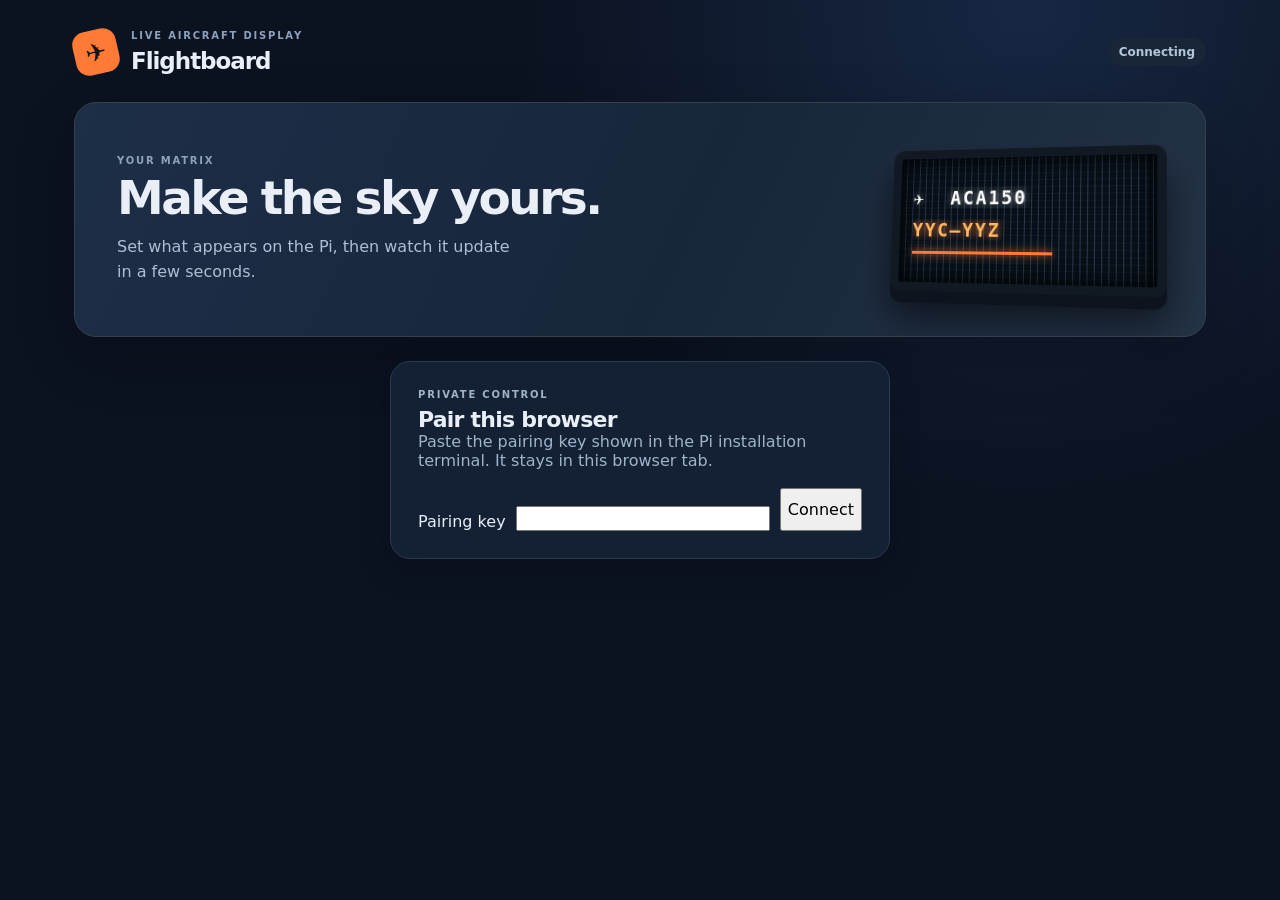
==== index.html @ 4662557d "Package Flightboard for repeatable Pi installation" ====
<!doctype html>
<html lang="en">
<head>
  <meta charset="utf-8">
  <meta name="viewport" content="width=device-width, initial-scale=1">
  <meta name="theme-color" content="#0b1220">
  <title>Flightboard · Control</title>
  <link rel="stylesheet" href="/app.css">
  <script src="/app.js" defer></script>
</head>
<body>
  <main class="shell">
    <header class="header">
      <div class="brand-mark" aria-hidden="true">✈</div>
      <div><p class="eyebrow">LIVE AIRCRAFT DISPLAY</p><h1>Flightboard</h1></div>
      <span class="connection" id="connection">Connecting</span>
    </header>

    <section class="hero" aria-labelledby="hero-title">
      <div><p class="eyebrow">YOUR MATRIX</p><h2 id="hero-title">Make the sky yours.</h2>
        <p>Set what appears on the Pi, then watch it update in a few seconds.</p></div>
      <div class="matrix" aria-hidden="true"><span>✈ &nbsp;ACA150</span><span>YYC–YYZ</span><i></i></div>
    </section>

    <section class="card pairing" id="pairing" aria-labelledby="pairing-title">
      <p class="eyebrow">PRIVATE CONTROL</p><h2 id="pairing-title">Pair this browser</h2>
      <p>Paste the pairing key shown in the Pi installation terminal. It stays in this browser tab.</p>
      <form id="pairing-form"><label for="pairing-key">Pairing key</label><input id="pairing-key" type="password" autocomplete="off" spellcheck="false" required><button type="submit">Connect</button></form>
      <p id="pairing-error" role="alert"></p>
    </section>
    <div class="grid" id="controls" hidden>
      <div class="main-column">
        <section class="card" aria-labelledby="mode-title">
          <div class="card-heading"><span class="step">01</span><div><h2 id="mode-title">What to show</h2><p>Choose nearby planes or follow one flight.</p></div></div>
          <form id="settings-form">
            <div class="mode-grid">
              <label class="mode-option"><input type="radio" name="mode" value="nearby" checked><span><strong>Nearby planes</strong><small>Cycle through aircraft around your location.</small></span></label>
              <label class="mode-option"><input type="radio" name="mode" value="flight"><span><strong>Follow a flight</strong><small>Keep one callsign on screen, with route progress when available.</small></span></label>
            </div>
            <div class="field" id="flight-field"><label for="flight">Flight number or ADS-B callsign</label><input id="flight" name="flight" maxlength="10" placeholder="e.g. ACA150" autocapitalize="characters" spellcheck="false"><p class="hint">Use the callsign shown in Nearby planes for the most reliable match. Flights outside your nearby area can be tracked.</p></div>
            <div class="divider"></div>
            <div class="card-heading compact"><span class="step">02</span><div><h2>Nearby area</h2><p>Used when cycling nearby planes.</p></div></div>
            <div class="field-row"><div class="field"><label for="label">Short label</label><input id="label" name="label" maxlength="8" required></div><div class="field"><label for="radius">Radius · nautical miles</label><input id="radius" name="radius" type="number" min="1" max="250" required></div></div>
            <div class="field-row"><div class="field"><label for="lat">Latitude</label><input id="lat" name="lat" type="number" min="-90" max="90" step="any" required></div><div class="field"><label for="lon">Longitude</label><input id="lon" name="lon" type="number" min="-180" max="180" step="any" required></div></div>
            <div class="field-row"><div class="field"><label for="max_planes">Planes in rotation</label><input id="max_planes" name="max_planes" type="number" min="1" max="5" required></div><div class="field"><label for="rotate">Seconds per screen</label><input id="rotate" name="rotate" type="number" min="8" max="30" required></div></div>
            <div class="divider"></div>
            <div class="card-heading compact"><span class="step">03</span><div><h2>Appearance</h2><p>Text, indicator, and brightness.</p></div></div>
            <div class="color-row"><label>Top line <input id="top_color" name="top_color" type="color"></label><label>Bottom line <input id="bottom_color" name="bottom_color" type="color"></label><label>Indicator <input id="accent_color" name="accent_color" type="color"></label></div>
            <div class="field"><label for="brightness">Day brightness <output id="brightness-value">85%</output></label><input id="brightness" name="brightness" type="range" min="1" max="100"></div>
            <label class="toggle"><input id="icons_enabled" name="icons_enabled" type="checkbox"><span><strong>Show tiny aircraft and airline icons</strong><small>Uses a 7×7 pixel mark beside the flight number.</small></span></label>
            <label class="toggle"><input id="night_enabled" name="night_enabled" type="checkbox"><span><strong>Dim at night</strong><small>Uses the time zone below.</small></span></label>
            <div class="field"><label for="timezone">Time zone</label><input id="timezone" name="timezone" type="text" maxlength="64" placeholder="America/Edmonton" autocomplete="off" spellcheck="false" required><p class="hint">Use an IANA time zone name, such as America/Edmonton or Europe/London.</p></div>
            <div id="night-fields" class="field-row three"><div class="field"><label for="night_start">Start</label><input id="night_start" name="night_start" type="time"></div><div class="field"><label for="night_end">End</label><input id="night_end" name="night_end" type="time"></div><div class="field"><label for="night_brightness">Night %</label><input id="night_brightness" name="night_brightness" type="number" min="1" max="100"></div></div>
            <div class="save-row"><button id="save" type="submit">Save to display <span aria-hidden="true">→</span></button><span id="message" role="status" aria-live="polite"></span></div>
          </form>
        </section>
      </div>
      <aside class="side-column">
        <section class="card live-card" aria-labelledby="live-title"><p class="eyebrow">RIGHT NOW</p><h2 id="live-title">On your display</h2><div class="status-display"><span id="active-title">Starting…</span><small id="active-detail">Waiting for the Pi</small><div id="flight-progress" hidden><progress id="progress-bar" max="100" value="0"></progress><small id="progress-caption"></small></div></div><p id="freshness" class="hint"></p></section>
        <section class="card" aria-labelledby="nearby-title"><p class="eyebrow">AROUND YOUR LOCATION</p><h2 id="nearby-title">Nearby planes</h2><p class="hint">Tap Follow to pin one on the matrix.</p><div id="planes" class="plane-list"><p class="empty">Looking for aircraft…</p></div></section>
        <p class="source-note">Positions: <a href="https://adsb.fi/" target="_blank" rel="noopener noreferrer">adsb.fi</a> · Route data: <a href="https://www.adsbdb.com/" target="_blank" rel="noopener noreferrer">ADSBdb</a><br>Route progress is an estimate from live position and airport coordinates. Settings are private to your Tailscale network.</p>
      </aside>
    </div>
  </main>
</body>
</html>
---- app.css ----
:root{font-family:Inter,ui-sans-serif,system-ui,-apple-system,BlinkMacSystemFont,"Segoe UI",sans-serif;color:#e9eef7;background:#0b1220;font-synthesis:none}*{box-sizing:border-box}body{margin:0;background:radial-gradient(circle at 80% 0%,#172743 0,transparent 38%),#0b1220;min-height:100vh}a{color:#90c4ff}button,input{font:inherit}.shell{max-width:1180px;margin:auto;padding:30px 24px 70px}.header{display:flex;align-items:center;gap:13px;margin-bottom:28px}.brand-mark{display:grid;place-items:center;width:44px;height:44px;border-radius:13px;background:#ff7a35;color:#10141d;font-size:25px;font-weight:800;transform:rotate(-13deg)}h1,h2,p{margin:0}.header h1{font-size:23px;letter-spacing:-.045em}.eyebrow{font-size:10px;letter-spacing:.18em;font-weight:800;color:#8da2bd;margin-bottom:7px}.connection{margin-left:auto;padding:7px 11px;border-radius:99px;background:#192637;color:#b3c7db;font-size:12px;font-weight:700}.connection.online{background:#183c32;color:#8ce3bd}.hero{display:flex;justify-content:space-between;align-items:center;gap:32px;min-height:235px;padding:35px 42px;margin-bottom:24px;border:1px solid #38404b;border-radius:22px;background:linear-gradient(115deg,#1d2e47,#18263b 54%,#233245);box-shadow:0 20px 60px #0003;overflow:hidden}.hero h2{font-size:clamp(28px,4vw,47px);letter-spacing:-.055em;line-height:1.07;margin-bottom:12px}.hero p:not(.eyebrow){max-width:410px;color:#aebfd2;line-height:1.55}.matrix{flex:none;width:280px;height:146px;border:9px solid #111923;border-radius:12px;background:repeating-linear-gradient(0deg,transparent 0 6px,#ffffff08 6px 7px),repeating-linear-gradient(90deg,#071018 0 6px,#ffffff0b 6px 7px);box-shadow:0 12px 0 #0d141e,0 26px 35px #0008,inset 0 0 25px #000;transform:perspective(600px) rotateY(-12deg) rotateX(5deg);padding:24px 14px;color:#fff;font-family:ui-monospace,SFMono-Regular,monospace;font-weight:900;font-size:19px;letter-spacing:2px;text-shadow:0 0 9px #fff8;display:flex;flex-direction:column;justify-content:space-around}.matrix span:nth-child(2){color:#ffbb64;text-shadow:0 0 10px #ff7a35}.matrix i{height:3px;width:63%;background:#ff7a35;box-shadow:0 0 10px #ff7a35}.grid{display:grid;grid-template-columns:minmax(0,1.7fr) minmax(300px,1fr);gap:24px}.side-column{display:flex;flex-direction:column;gap:24px}.card{border:1px solid #2b3b50;background:#142135;border-radius:20px;padding:27px;box-shadow:0 12px 35px #0002}.card h2{font-size:22px;letter-spacing:-.035em}.card-heading{display:flex;align-items:flex-start;gap:15px;margin-bottom:23px}.card-heading p{color:#95a9bf;font-size:13px;margin-top:5px}.card-heading.compact{margin-bottom:19px}.step{display:grid;place-items:center;flex:none;width:32px;height:32px;border:1px solid #49617b;border-radius:10px;color:#96b9e0;font-size:11px;font-weight:800}.mode-grid{display:grid;grid-template-columns:1fr 1fr;gap:10px}.mode-option{display:flex;gap:11px;padding:15px 14px;border:1px solid #38506a;border-radius:13px;background:#17283e;cursor:pointer}.mode-option:has(input:checked){border-color:#ff884d;background:#2d2b36}.mode-option input{accent-color:#ff7a35;margin-top:3px}.mode-option strong,.toggle strong{display:block;font-size:14px}.mode-option small,.toggle small{display:block;color:#9bacbf;line-height:1.4;margin-top:5px}.field{margin-top:17px;min-width:0}.field>label{display:block;font-size:12px;font-weight:700;color:#c6d3e4;margin-bottom:8px}.field input:not([type=range]){width:100%;height:40px;padding:0 12px;border:1px solid #3b5069;border-radius:10px;color:#eef6ff;background:#0e1a2b;outline:none}.field input:focus{border-color:#83b8ef;box-shadow:0 0 0 3px #5ba6f432}.field input[type=range]{width:100%;accent-color:#ff7a35}.field output{float:right;color:#ffb681}.hint{font-size:12px;color:#91a5bc;line-height:1.5;margin-top:8px}.divider{height:1px;background:#2e4055;margin:29px 0 26px}.field-row{display:grid;grid-template-columns:1fr 1fr;gap:13px}.field-row.three{grid-template-columns:repeat(3,1fr)}.color-row{display:grid;grid-template-columns:repeat(3,1fr);gap:10px}.color-row label{display:flex;align-items:center;justify-content:space-between;gap:8px;border:1px solid #354a63;border-radius:10px;padding:7px 9px;font-size:11px;color:#c6d3e4}.color-row input{width:34px;height:27px;border:0;background:none;padding:0;cursor:pointer}.toggle{display:flex;align-items:center;gap:10px;margin-top:22px}.toggle input{accent-color:#ff7a35;width:18px;height:18px}.save-row{display:flex;align-items:center;gap:15px;flex-wrap:wrap;margin-top:28px}.save-row button,.plane button{border:0;border-radius:10px;background:#ff7a35;color:#142031;font-weight:800;cursor:pointer}.save-row button{padding:13px 18px}.save-row button:hover,.plane button:hover{background:#ff985f}.save-row button:disabled{opacity:.5;cursor:wait}#message{font-size:13px;color:#9ddfc1}#message.error{color:#ffaaa0}.status-display{margin-top:19px;padding:17px;border:1px solid #3c5063;border-radius:13px;background:#09131f;font-family:ui-monospace,SFMono-Regular,monospace;box-shadow:inset 0 0 18px #0008}.status-display span{display:block;color:#fff;font-weight:800;font-size:18px}.status-display small{display:block;color:#ffbd73;font-size:13px;margin-top:7px}.live-card .hint{margin-top:13px}.plane-list{margin-top:15px}.plane{display:flex;align-items:center;gap:10px;padding:12px 0;border-top:1px solid #2b3e54}.plane .ident{flex:1;min-width:0}.plane strong{display:block;font-size:14px}.plane small{display:block;font-size:11px;color:#90a6bd;margin-top:4px}.plane button{font-size:11px;padding:8px 10px}.empty{color:#90a6bd;font-size:13px;line-height:1.5;padding-top:12px}.source-note{font-size:11px;color:#8297ad;line-height:1.6;padding:0 4px}@media(max-width:800px){.grid{grid-template-columns:1fr}.hero{padding:28px}.matrix{width:210px;height:115px;font-size:14px;padding:15px 9px}}@media(max-width:580px){.shell{padding:21px 15px 50px}.header{margin-bottom:18px}.hero{min-height:0;display:block;padding:27px;margin-bottom:16px}.hero h2{font-size:33px}.matrix{display:none}.card{padding:22px 18px}.grid,.side-column{gap:16px}.mode-grid{grid-template-columns:1fr}.color-row{grid-template-columns:1fr 1fr}.field-row.three{gap:8px}.field-row.three input{padding:0 6px}.field-row.three label{font-size:11px}}
[hidden]{display:none!important}
#flight-progress{margin-top:14px}
#progress-bar{display:block;width:100%;height:8px;accent-color:#ff7a35}
#progress-caption{font-family:Inter,ui-sans-serif,system-ui,sans-serif!important;color:#9fb3c9!important}
.matrix span{white-space:nowrap;overflow:hidden}
.pairing{max-width:500px;margin:0 auto 22px}.pairing p{color:#9fb3c9}.pairing form{display:flex;gap:10px;align-items:end;flex-wrap:wrap;margin-top:18px}.pairing input{flex:1;min-width:200px}.pairing button{height:43px}.pairing #pairing-error{color:#ff9b88}
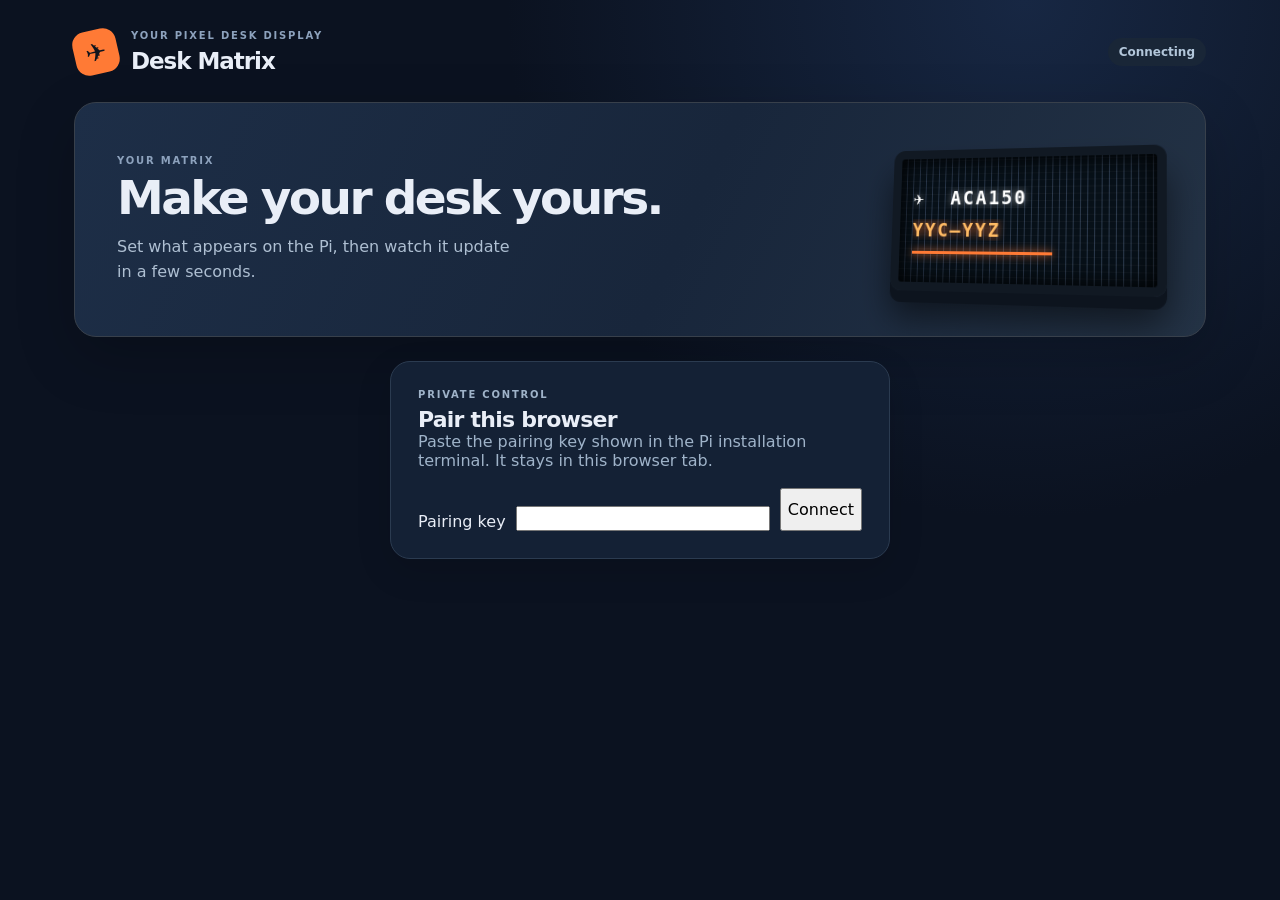
==== commit b074d7f4: "Name project Desk Matrix" ====
--- a/index.html
+++ b/index.html
@@ -4,7 +4,7 @@
   <meta charset="utf-8">
   <meta name="viewport" content="width=device-width, initial-scale=1">
   <meta name="theme-color" content="#0b1220">
-  <title>Flightboard · Control</title>
+  <title>Desk Matrix · Control</title>
   <link rel="stylesheet" href="/app.css">
   <script src="/app.js" defer></script>
 </head>
@@ -12,12 +12,12 @@
   <main class="shell">
     <header class="header">
       <div class="brand-mark" aria-hidden="true">✈</div>
-      <div><p class="eyebrow">LIVE AIRCRAFT DISPLAY</p><h1>Flightboard</h1></div>
+      <div><p class="eyebrow">YOUR PIXEL DESK DISPLAY</p><h1>Desk Matrix</h1></div>
       <span class="connection" id="connection">Connecting</span>
     </header>
 
     <section class="hero" aria-labelledby="hero-title">
-      <div><p class="eyebrow">YOUR MATRIX</p><h2 id="hero-title">Make the sky yours.</h2>
+      <div><p class="eyebrow">YOUR MATRIX</p><h2 id="hero-title">Make your desk yours.</h2>
         <p>Set what appears on the Pi, then watch it update in a few seconds.</p></div>
       <div class="matrix" aria-hidden="true"><span>✈ &nbsp;ACA150</span><span>YYC–YYZ</span><i></i></div>
     </section>
@@ -31,11 +31,12 @@
     <div class="grid" id="controls" hidden>
       <div class="main-column">
         <section class="card" aria-labelledby="mode-title">
-          <div class="card-heading"><span class="step">01</span><div><h2 id="mode-title">What to show</h2><p>Choose nearby planes or follow one flight.</p></div></div>
+          <div class="card-heading"><span class="step">01</span><div><h2 id="mode-title">What to show</h2><p>Choose nearby planes, one flight, or a clock.</p></div></div>
           <form id="settings-form">
             <div class="mode-grid">
               <label class="mode-option"><input type="radio" name="mode" value="nearby" checked><span><strong>Nearby planes</strong><small>Cycle through aircraft around your location.</small></span></label>
               <label class="mode-option"><input type="radio" name="mode" value="flight"><span><strong>Follow a flight</strong><small>Keep one callsign on screen, with route progress when available.</small></span></label>
+              <label class="mode-option"><input type="radio" name="mode" value="clock"><span><strong>Clock &amp; date</strong><small>Show local time and a scrolling date in your selected time zone.</small></span></label>
             </div>
             <div class="field" id="flight-field"><label for="flight">Flight number or ADS-B callsign</label><input id="flight" name="flight" maxlength="10" placeholder="e.g. ACA150" autocapitalize="characters" spellcheck="false"><p class="hint">Use the callsign shown in Nearby planes for the most reliable match. Flights outside your nearby area can be tracked.</p></div>
             <div class="divider"></div>
@@ -49,15 +50,21 @@
             <div class="field"><label for="brightness">Day brightness <output id="brightness-value">85%</output></label><input id="brightness" name="brightness" type="range" min="1" max="100"></div>
             <label class="toggle"><input id="icons_enabled" name="icons_enabled" type="checkbox"><span><strong>Show tiny aircraft and airline icons</strong><small>Uses a 7×7 pixel mark beside the flight number.</small></span></label>
             <label class="toggle"><input id="night_enabled" name="night_enabled" type="checkbox"><span><strong>Dim at night</strong><small>Uses the time zone below.</small></span></label>
-            <div class="field"><label for="timezone">Time zone</label><input id="timezone" name="timezone" type="text" maxlength="64" placeholder="America/Edmonton" autocomplete="off" spellcheck="false" required><p class="hint">Use an IANA time zone name, such as America/Edmonton or Europe/London.</p></div>
+            <div class="field"><label for="timezone">Time zone</label><input id="timezone" name="timezone" type="text" maxlength="64" placeholder="America/Edmonton" autocomplete="off" spellcheck="false" required><p class="hint">Sets the clock and night dimming. Use an IANA name, such as America/Edmonton or Europe/London.</p></div>
             <div id="night-fields" class="field-row three"><div class="field"><label for="night_start">Start</label><input id="night_start" name="night_start" type="time"></div><div class="field"><label for="night_end">End</label><input id="night_end" name="night_end" type="time"></div><div class="field"><label for="night_brightness">Night %</label><input id="night_brightness" name="night_brightness" type="number" min="1" max="100"></div></div>
             <div class="save-row"><button id="save" type="submit">Save to display <span aria-hidden="true">→</span></button><span id="message" role="status" aria-live="polite"></span></div>
           </form>
         </section>
       </div>
       <aside class="side-column">
-        <section class="card live-card" aria-labelledby="live-title"><p class="eyebrow">RIGHT NOW</p><h2 id="live-title">On your display</h2><div class="status-display"><span id="active-title">Starting…</span><small id="active-detail">Waiting for the Pi</small><div id="flight-progress" hidden><progress id="progress-bar" max="100" value="0"></progress><small id="progress-caption"></small></div></div><p id="freshness" class="hint"></p></section>
-        <section class="card" aria-labelledby="nearby-title"><p class="eyebrow">AROUND YOUR LOCATION</p><h2 id="nearby-title">Nearby planes</h2><p class="hint">Tap Follow to pin one on the matrix.</p><div id="planes" class="plane-list"><p class="empty">Looking for aircraft…</p></div></section>
+        <section class="card live-card" aria-labelledby="live-title">
+          <p class="eyebrow">RIGHT NOW</p><h2 id="live-title">On your display</h2>
+          <div class="status-display"><span id="active-title">Starting…</span><small id="active-detail">Waiting for the Pi</small><div id="flight-progress" hidden><progress id="progress-bar" max="100" value="0"></progress><small id="progress-caption"></small></div></div>
+          <p id="freshness" class="hint"></p>
+          <div class="save-row"><button id="power-button" type="button" disabled>Turn display off</button><span id="power-message" role="status" aria-live="polite"></span></div>
+          <p class="hint">Off blanks the LEDs. The Pi and this settings page stay online.</p>
+        </section>
+        <section class="card" id="nearby-card" aria-labelledby="nearby-title"><p class="eyebrow">AROUND YOUR LOCATION</p><h2 id="nearby-title">Nearby planes</h2><p class="hint">Tap Follow to pin one on the matrix.</p><div id="planes" class="plane-list"><p class="empty">Looking for aircraft…</p></div></section>
         <p class="source-note">Positions: <a href="https://adsb.fi/" target="_blank" rel="noopener noreferrer">adsb.fi</a> · Route data: <a href="https://www.adsbdb.com/" target="_blank" rel="noopener noreferrer">ADSBdb</a><br>Route progress is an estimate from live position and airport coordinates. Settings are private to your Tailscale network.</p>
       </aside>
     </div>
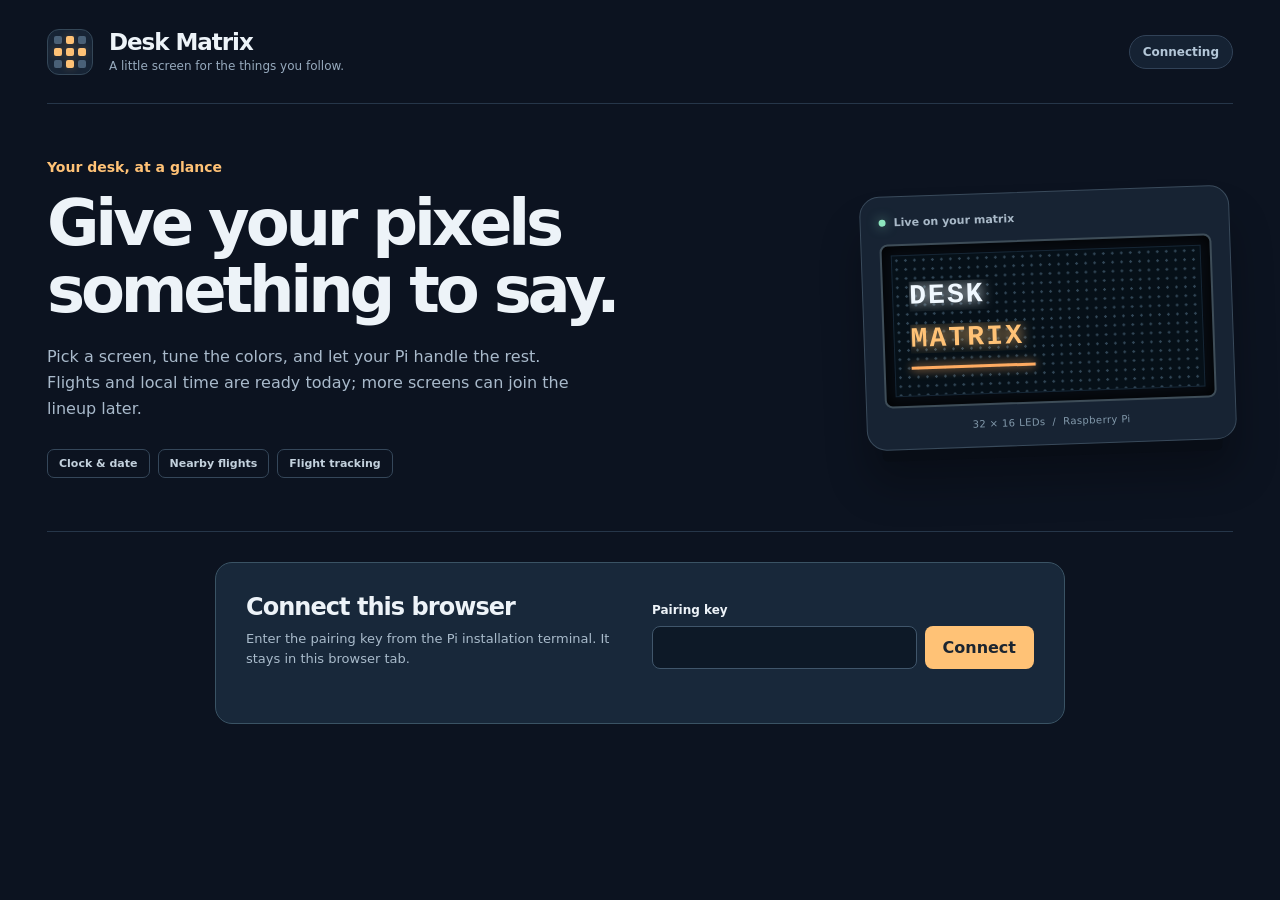
==== commit 2fe2d897: "Redesign settings page for Desk Matrix" ====
--- a/index.html
+++ b/index.html
@@ -3,71 +3,102 @@
 <head>
   <meta charset="utf-8">
   <meta name="viewport" content="width=device-width, initial-scale=1">
-  <meta name="theme-color" content="#0b1220">
+  <meta name="theme-color" content="#0c1320">
   <title>Desk Matrix · Control</title>
   <link rel="stylesheet" href="/app.css">
   <script src="/app.js" defer></script>
 </head>
 <body>
-  <main class="shell">
-    <header class="header">
-      <div class="brand-mark" aria-hidden="true">✈</div>
-      <div><p class="eyebrow">YOUR PIXEL DESK DISPLAY</p><h1>Desk Matrix</h1></div>
-      <span class="connection" id="connection">Connecting</span>
+  <div class="site">
+    <header class="site-header">
+      <div class="brand">
+        <div class="brand-mark" aria-hidden="true"><i></i><i></i><i></i><i></i><i></i><i></i><i></i><i></i><i></i></div>
+        <div><h1>Desk Matrix</h1><p>A little screen for the things you follow.</p></div>
+      </div>
+      <span class="connection" id="connection" role="status">Connecting</span>
     </header>
 
-    <section class="hero" aria-labelledby="hero-title">
-      <div><p class="eyebrow">YOUR MATRIX</p><h2 id="hero-title">Make your desk yours.</h2>
-        <p>Set what appears on the Pi, then watch it update in a few seconds.</p></div>
-      <div class="matrix" aria-hidden="true"><span>✈ &nbsp;ACA150</span><span>YYC–YYZ</span><i></i></div>
-    </section>
+    <main>
+      <section class="intro" aria-labelledby="intro-title">
+        <div class="intro-copy">
+          <p class="intro-kicker">Your desk, at a glance</p>
+          <h2 id="intro-title">Give your pixels something to say.</h2>
+          <p>Pick a screen, tune the colors, and let your Pi handle the rest. Flights and local time are ready today; more screens can join the lineup later.</p>
+          <div class="screen-tags" aria-label="Display screens"><span>Clock &amp; date</span><span>Nearby flights</span><span>Flight tracking</span></div>
+        </div>
+        <div class="device-preview" aria-label="Current display preview">
+          <div class="device-topline"><span class="live-pip" aria-hidden="true"></span><span>Live on your matrix</span></div>
+          <div class="matrix-frame">
+            <div class="matrix-face"><span id="preview-top">DESK</span><span id="preview-bottom">MATRIX</span><b aria-hidden="true"></b></div>
+          </div>
+          <p>32 × 16 LEDs <span aria-hidden="true">/</span> Raspberry Pi</p>
+        </div>
+      </section>
 
-    <section class="card pairing" id="pairing" aria-labelledby="pairing-title">
-      <p class="eyebrow">PRIVATE CONTROL</p><h2 id="pairing-title">Pair this browser</h2>
-      <p>Paste the pairing key shown in the Pi installation terminal. It stays in this browser tab.</p>
-      <form id="pairing-form"><label for="pairing-key">Pairing key</label><input id="pairing-key" type="password" autocomplete="off" spellcheck="false" required><button type="submit">Connect</button></form>
-      <p id="pairing-error" role="alert"></p>
-    </section>
-    <div class="grid" id="controls" hidden>
-      <div class="main-column">
-        <section class="card" aria-labelledby="mode-title">
-          <div class="card-heading"><span class="step">01</span><div><h2 id="mode-title">What to show</h2><p>Choose nearby planes, one flight, or a clock.</p></div></div>
-          <form id="settings-form">
-            <div class="mode-grid">
-              <label class="mode-option"><input type="radio" name="mode" value="nearby" checked><span><strong>Nearby planes</strong><small>Cycle through aircraft around your location.</small></span></label>
-              <label class="mode-option"><input type="radio" name="mode" value="flight"><span><strong>Follow a flight</strong><small>Keep one callsign on screen, with route progress when available.</small></span></label>
-              <label class="mode-option"><input type="radio" name="mode" value="clock"><span><strong>Clock &amp; date</strong><small>Show local time and a scrolling date in your selected time zone.</small></span></label>
-            </div>
-            <div class="field" id="flight-field"><label for="flight">Flight number or ADS-B callsign</label><input id="flight" name="flight" maxlength="10" placeholder="e.g. ACA150" autocapitalize="characters" spellcheck="false"><p class="hint">Use the callsign shown in Nearby planes for the most reliable match. Flights outside your nearby area can be tracked.</p></div>
-            <div class="divider"></div>
-            <div class="card-heading compact"><span class="step">02</span><div><h2>Nearby area</h2><p>Used when cycling nearby planes.</p></div></div>
-            <div class="field-row"><div class="field"><label for="label">Short label</label><input id="label" name="label" maxlength="8" required></div><div class="field"><label for="radius">Radius · nautical miles</label><input id="radius" name="radius" type="number" min="1" max="250" required></div></div>
-            <div class="field-row"><div class="field"><label for="lat">Latitude</label><input id="lat" name="lat" type="number" min="-90" max="90" step="any" required></div><div class="field"><label for="lon">Longitude</label><input id="lon" name="lon" type="number" min="-180" max="180" step="any" required></div></div>
-            <div class="field-row"><div class="field"><label for="max_planes">Planes in rotation</label><input id="max_planes" name="max_planes" type="number" min="1" max="5" required></div><div class="field"><label for="rotate">Seconds per screen</label><input id="rotate" name="rotate" type="number" min="8" max="30" required></div></div>
-            <div class="divider"></div>
-            <div class="card-heading compact"><span class="step">03</span><div><h2>Appearance</h2><p>Text, indicator, and brightness.</p></div></div>
-            <div class="color-row"><label>Top line <input id="top_color" name="top_color" type="color"></label><label>Bottom line <input id="bottom_color" name="bottom_color" type="color"></label><label>Indicator <input id="accent_color" name="accent_color" type="color"></label></div>
-            <div class="field"><label for="brightness">Day brightness <output id="brightness-value">85%</output></label><input id="brightness" name="brightness" type="range" min="1" max="100"></div>
-            <label class="toggle"><input id="icons_enabled" name="icons_enabled" type="checkbox"><span><strong>Show tiny aircraft and airline icons</strong><small>Uses a 7×7 pixel mark beside the flight number.</small></span></label>
-            <label class="toggle"><input id="night_enabled" name="night_enabled" type="checkbox"><span><strong>Dim at night</strong><small>Uses the time zone below.</small></span></label>
-            <div class="field"><label for="timezone">Time zone</label><input id="timezone" name="timezone" type="text" maxlength="64" placeholder="America/Edmonton" autocomplete="off" spellcheck="false" required><p class="hint">Sets the clock and night dimming. Use an IANA name, such as America/Edmonton or Europe/London.</p></div>
-            <div id="night-fields" class="field-row three"><div class="field"><label for="night_start">Start</label><input id="night_start" name="night_start" type="time"></div><div class="field"><label for="night_end">End</label><input id="night_end" name="night_end" type="time"></div><div class="field"><label for="night_brightness">Night %</label><input id="night_brightness" name="night_brightness" type="number" min="1" max="100"></div></div>
-            <div class="save-row"><button id="save" type="submit">Save to display <span aria-hidden="true">→</span></button><span id="message" role="status" aria-live="polite"></span></div>
-          </form>
-        </section>
+      <section class="pairing-panel" id="pairing" aria-labelledby="pairing-title">
+        <div><h2 id="pairing-title">Connect this browser</h2><p>Enter the pairing key from the Pi installation terminal. It stays in this browser tab.</p></div>
+        <form id="pairing-form"><label for="pairing-key">Pairing key</label><div class="pairing-input"><input id="pairing-key" type="password" autocomplete="off" spellcheck="false" required><button type="submit">Connect</button></div></form>
+        <p id="pairing-error" role="alert"></p>
+      </section>
+
+      <div class="workspace" id="controls" hidden>
+        <div class="main-column">
+          <section class="panel settings-panel" aria-labelledby="mode-title">
+            <form id="settings-form">
+              <div class="section-head"><div><h2 id="mode-title">Choose a screen</h2><p>One screen mode runs on the matrix at a time.</p></div><span class="section-symbol" aria-hidden="true">▦</span></div>
+              <div class="mode-grid">
+                <label class="mode-option"><input type="radio" name="mode" value="clock"><span class="mode-glyph" aria-hidden="true">12:34</span><span><strong>Clock &amp; date</strong><small>Local time above a scrolling date.</small></span></label>
+                <label class="mode-option"><input type="radio" name="mode" value="nearby" checked><span class="mode-glyph" aria-hidden="true">✈</span><span><strong>Nearby flights</strong><small>Cycle through planes around you.</small></span></label>
+                <label class="mode-option"><input type="radio" name="mode" value="flight"><span class="mode-glyph" aria-hidden="true">→</span><span><strong>Track a flight</strong><small>Keep one flight on screen.</small></span></label>
+              </div>
+
+              <div class="field" id="flight-field"><label for="flight">Flight number or ADS-B callsign</label><input id="flight" name="flight" maxlength="10" placeholder="e.g. ACA150" autocapitalize="characters" spellcheck="false"><p class="hint">Use the callsign shown under Nearby flights for the most reliable match. You can track flights outside your area.</p></div>
+
+              <section class="settings-group" id="flight-settings" aria-labelledby="flight-settings-title">
+                <div class="section-head"><div><h3 id="flight-settings-title">Flight area</h3><p>Set the point and radius used for nearby flights.</p></div></div>
+                <div class="field-row"><div class="field"><label for="label">Short location label</label><input id="label" name="label" maxlength="8" required></div><div class="field"><label for="radius">Radius <span class="unit">nautical miles</span></label><input id="radius" name="radius" type="number" min="1" max="250" required></div></div>
+                <div class="field-row"><div class="field"><label for="lat">Latitude</label><input id="lat" name="lat" type="number" min="-90" max="90" step="any" required></div><div class="field"><label for="lon">Longitude</label><input id="lon" name="lon" type="number" min="-180" max="180" step="any" required></div></div>
+                <div class="field-row"><div class="field"><label for="max_planes">Planes in rotation</label><input id="max_planes" name="max_planes" type="number" min="1" max="5" required></div><div class="field"><label for="rotate">Seconds per screen</label><input id="rotate" name="rotate" type="number" min="8" max="30" required></div></div>
+              </section>
+
+              <section class="settings-group" aria-labelledby="appearance-title">
+                <div class="section-head"><div><h3 id="appearance-title">Look &amp; brightness</h3><p>Make the display comfortable on your desk.</p></div></div>
+                <div class="color-row"><label>Top line <input id="top_color" name="top_color" type="color"></label><label>Bottom line <input id="bottom_color" name="bottom_color" type="color"></label><label>Indicator <input id="accent_color" name="accent_color" type="color"></label></div>
+                <div class="field"><label for="brightness">Day brightness <output id="brightness-value">85%</output></label><input id="brightness" name="brightness" type="range" min="1" max="100"></div>
+                <label class="toggle" id="icons-toggle"><input id="icons_enabled" name="icons_enabled" type="checkbox"><span><strong>Show small flight icons</strong><small>Adds a 7 × 7 pixel mark beside aircraft names.</small></span></label>
+                <label class="toggle"><input id="night_enabled" name="night_enabled" type="checkbox"><span><strong>Dim at night</strong><small>Automatically uses a lower brightness during the hours you choose.</small></span></label>
+                <div id="night-fields" class="field-row three"><div class="field"><label for="night_start">From</label><input id="night_start" name="night_start" type="time"></div><div class="field"><label for="night_end">Until</label><input id="night_end" name="night_end" type="time"></div><div class="field"><label for="night_brightness">Night %</label><input id="night_brightness" name="night_brightness" type="number" min="1" max="100"></div></div>
+              </section>
+
+              <section class="settings-group" aria-labelledby="time-title">
+                <div class="section-head"><div><h3 id="time-title">Time zone</h3><p>Used by the clock and night dimming.</p></div></div>
+                <div class="field"><label for="timezone">IANA time zone</label><input id="timezone" name="timezone" type="text" maxlength="64" placeholder="America/Edmonton" autocomplete="off" spellcheck="false" required><p class="hint">Examples: America/Edmonton, Europe/London.</p></div>
+              </section>
+
+              <div class="save-row"><button id="save" type="submit">Save settings</button><span id="message" role="status" aria-live="polite"></span></div>
+            </form>
+          </section>
+
+          <section class="future-section" aria-labelledby="future-title">
+            <div class="section-head"><div><h2 id="future-title">More screens, in time</h2><p>Ideas for what this little matrix could show next.</p></div><span class="future-label">On the workbench</span></div>
+            <div class="future-grid"><div class="future-item"><span aria-hidden="true">°</span><div><h3>Weather</h3><p>Temperature and the day ahead.</p></div><small>Planned</small></div><div class="future-item"><span aria-hidden="true">00</span><div><h3>Timers</h3><p>Countdowns you can see at a glance.</p></div><small>Planned</small></div></div>
+          </section>
+        </div>
+
+        <aside class="side-column" aria-label="Display status and flight data">
+          <section class="panel live-card" aria-labelledby="live-title">
+            <div class="section-head"><div><h2 id="live-title">On your display</h2><p>What the Pi is showing now.</p></div><span class="live-pip" aria-hidden="true"></span></div>
+            <div class="status-display"><span id="active-title">Starting…</span><small id="active-detail">Waiting for the Pi</small><div id="flight-progress" hidden><progress id="progress-bar" max="100" value="0"></progress><small id="progress-caption"></small></div></div>
+            <p id="freshness" class="hint"></p>
+            <div class="power-controls"><button id="power-button" type="button" disabled>Turn display off</button><span id="power-message" role="status" aria-live="polite"></span></div>
+            <p class="hint">Turning off blanks the LEDs. The Pi and settings page stay online.</p>
+          </section>
+
+          <section class="panel" id="nearby-card" aria-labelledby="nearby-title"><div class="section-head"><div><h2 id="nearby-title">Nearby flights</h2><p>Tap Follow to pin a plane on the matrix.</p></div></div><div id="planes" class="plane-list"><p class="empty">Looking for aircraft…</p></div></section>
+          <p class="source-note">Aircraft positions: <a href="https://adsb.fi/" target="_blank" rel="noopener noreferrer">adsb.fi</a>. Routes: <a href="https://www.adsbdb.com/" target="_blank" rel="noopener noreferrer">ADSBdb</a>. Route progress is approximate. Your settings page is private to your Tailscale network.</p>
+        </aside>
       </div>
-      <aside class="side-column">
-        <section class="card live-card" aria-labelledby="live-title">
-          <p class="eyebrow">RIGHT NOW</p><h2 id="live-title">On your display</h2>
-          <div class="status-display"><span id="active-title">Starting…</span><small id="active-detail">Waiting for the Pi</small><div id="flight-progress" hidden><progress id="progress-bar" max="100" value="0"></progress><small id="progress-caption"></small></div></div>
-          <p id="freshness" class="hint"></p>
-          <div class="save-row"><button id="power-button" type="button" disabled>Turn display off</button><span id="power-message" role="status" aria-live="polite"></span></div>
-          <p class="hint">Off blanks the LEDs. The Pi and this settings page stay online.</p>
-        </section>
-        <section class="card" id="nearby-card" aria-labelledby="nearby-title"><p class="eyebrow">AROUND YOUR LOCATION</p><h2 id="nearby-title">Nearby planes</h2><p class="hint">Tap Follow to pin one on the matrix.</p><div id="planes" class="plane-list"><p class="empty">Looking for aircraft…</p></div></section>
-        <p class="source-note">Positions: <a href="https://adsb.fi/" target="_blank" rel="noopener noreferrer">adsb.fi</a> · Route data: <a href="https://www.adsbdb.com/" target="_blank" rel="noopener noreferrer">ADSBdb</a><br>Route progress is an estimate from live position and airport coordinates. Settings are private to your Tailscale network.</p>
-      </aside>
-    </div>
-  </main>
+    </main>
+  </div>
 </body>
 </html>
--- a/app.css
+++ b/app.css
@@ -1,7 +1,275 @@
-:root{font-family:Inter,ui-sans-serif,system-ui,-apple-system,BlinkMacSystemFont,"Segoe UI",sans-serif;color:#e9eef7;background:#0b1220;font-synthesis:none}*{box-sizing:border-box}body{margin:0;background:radial-gradient(circle at 80% 0%,#172743 0,transparent 38%),#0b1220;min-height:100vh}a{color:#90c4ff}button,input{font:inherit}.shell{max-width:1180px;margin:auto;padding:30px 24px 70px}.header{display:flex;align-items:center;gap:13px;margin-bottom:28px}.brand-mark{display:grid;place-items:center;width:44px;height:44px;border-radius:13px;background:#ff7a35;color:#10141d;font-size:25px;font-weight:800;transform:rotate(-13deg)}h1,h2,p{margin:0}.header h1{font-size:23px;letter-spacing:-.045em}.eyebrow{font-size:10px;letter-spacing:.18em;font-weight:800;color:#8da2bd;margin-bottom:7px}.connection{margin-left:auto;padding:7px 11px;border-radius:99px;background:#192637;color:#b3c7db;font-size:12px;font-weight:700}.connection.online{background:#183c32;color:#8ce3bd}.hero{display:flex;justify-content:space-between;align-items:center;gap:32px;min-height:235px;padding:35px 42px;margin-bottom:24px;border:1px solid #38404b;border-radius:22px;background:linear-gradient(115deg,#1d2e47,#18263b 54%,#233245);box-shadow:0 20px 60px #0003;overflow:hidden}.hero h2{font-size:clamp(28px,4vw,47px);letter-spacing:-.055em;line-height:1.07;margin-bottom:12px}.hero p:not(.eyebrow){max-width:410px;color:#aebfd2;line-height:1.55}.matrix{flex:none;width:280px;height:146px;border:9px solid #111923;border-radius:12px;background:repeating-linear-gradient(0deg,transparent 0 6px,#ffffff08 6px 7px),repeating-linear-gradient(90deg,#071018 0 6px,#ffffff0b 6px 7px);box-shadow:0 12px 0 #0d141e,0 26px 35px #0008,inset 0 0 25px #000;transform:perspective(600px) rotateY(-12deg) rotateX(5deg);padding:24px 14px;color:#fff;font-family:ui-monospace,SFMono-Regular,monospace;font-weight:900;font-size:19px;letter-spacing:2px;text-shadow:0 0 9px #fff8;display:flex;flex-direction:column;justify-content:space-around}.matrix span:nth-child(2){color:#ffbb64;text-shadow:0 0 10px #ff7a35}.matrix i{height:3px;width:63%;background:#ff7a35;box-shadow:0 0 10px #ff7a35}.grid{display:grid;grid-template-columns:minmax(0,1.7fr) minmax(300px,1fr);gap:24px}.side-column{display:flex;flex-direction:column;gap:24px}.card{border:1px solid #2b3b50;background:#142135;border-radius:20px;padding:27px;box-shadow:0 12px 35px #0002}.card h2{font-size:22px;letter-spacing:-.035em}.card-heading{display:flex;align-items:flex-start;gap:15px;margin-bottom:23px}.card-heading p{color:#95a9bf;font-size:13px;margin-top:5px}.card-heading.compact{margin-bottom:19px}.step{display:grid;place-items:center;flex:none;width:32px;height:32px;border:1px solid #49617b;border-radius:10px;color:#96b9e0;font-size:11px;font-weight:800}.mode-grid{display:grid;grid-template-columns:1fr 1fr;gap:10px}.mode-option{display:flex;gap:11px;padding:15px 14px;border:1px solid #38506a;border-radius:13px;background:#17283e;cursor:pointer}.mode-option:has(input:checked){border-color:#ff884d;background:#2d2b36}.mode-option input{accent-color:#ff7a35;margin-top:3px}.mode-option strong,.toggle strong{display:block;font-size:14px}.mode-option small,.toggle small{display:block;color:#9bacbf;line-height:1.4;margin-top:5px}.field{margin-top:17px;min-width:0}.field>label{display:block;font-size:12px;font-weight:700;color:#c6d3e4;margin-bottom:8px}.field input:not([type=range]){width:100%;height:40px;padding:0 12px;border:1px solid #3b5069;border-radius:10px;color:#eef6ff;background:#0e1a2b;outline:none}.field input:focus{border-color:#83b8ef;box-shadow:0 0 0 3px #5ba6f432}.field input[type=range]{width:100%;accent-color:#ff7a35}.field output{float:right;color:#ffb681}.hint{font-size:12px;color:#91a5bc;line-height:1.5;margin-top:8px}.divider{height:1px;background:#2e4055;margin:29px 0 26px}.field-row{display:grid;grid-template-columns:1fr 1fr;gap:13px}.field-row.three{grid-template-columns:repeat(3,1fr)}.color-row{display:grid;grid-template-columns:repeat(3,1fr);gap:10px}.color-row label{display:flex;align-items:center;justify-content:space-between;gap:8px;border:1px solid #354a63;border-radius:10px;padding:7px 9px;font-size:11px;color:#c6d3e4}.color-row input{width:34px;height:27px;border:0;background:none;padding:0;cursor:pointer}.toggle{display:flex;align-items:center;gap:10px;margin-top:22px}.toggle input{accent-color:#ff7a35;width:18px;height:18px}.save-row{display:flex;align-items:center;gap:15px;flex-wrap:wrap;margin-top:28px}.save-row button,.plane button{border:0;border-radius:10px;background:#ff7a35;color:#142031;font-weight:800;cursor:pointer}.save-row button{padding:13px 18px}.save-row button:hover,.plane button:hover{background:#ff985f}.save-row button:disabled{opacity:.5;cursor:wait}#message{font-size:13px;color:#9ddfc1}#message.error{color:#ffaaa0}.status-display{margin-top:19px;padding:17px;border:1px solid #3c5063;border-radius:13px;background:#09131f;font-family:ui-monospace,SFMono-Regular,monospace;box-shadow:inset 0 0 18px #0008}.status-display span{display:block;color:#fff;font-weight:800;font-size:18px}.status-display small{display:block;color:#ffbd73;font-size:13px;margin-top:7px}.live-card .hint{margin-top:13px}.plane-list{margin-top:15px}.plane{display:flex;align-items:center;gap:10px;padding:12px 0;border-top:1px solid #2b3e54}.plane .ident{flex:1;min-width:0}.plane strong{display:block;font-size:14px}.plane small{display:block;font-size:11px;color:#90a6bd;margin-top:4px}.plane button{font-size:11px;padding:8px 10px}.empty{color:#90a6bd;font-size:13px;line-height:1.5;padding-top:12px}.source-note{font-size:11px;color:#8297ad;line-height:1.6;padding:0 4px}@media(max-width:800px){.grid{grid-template-columns:1fr}.hero{padding:28px}.matrix{width:210px;height:115px;font-size:14px;padding:15px 9px}}@media(max-width:580px){.shell{padding:21px 15px 50px}.header{margin-bottom:18px}.hero{min-height:0;display:block;padding:27px;margin-bottom:16px}.hero h2{font-size:33px}.matrix{display:none}.card{padding:22px 18px}.grid,.side-column{gap:16px}.mode-grid{grid-template-columns:1fr}.color-row{grid-template-columns:1fr 1fr}.field-row.three{gap:8px}.field-row.three input{padding:0 6px}.field-row.three label{font-size:11px}}
-[hidden]{display:none!important}
-#flight-progress{margin-top:14px}
-#progress-bar{display:block;width:100%;height:8px;accent-color:#ff7a35}
-#progress-caption{font-family:Inter,ui-sans-serif,system-ui,sans-serif!important;color:#9fb3c9!important}
-.matrix span{white-space:nowrap;overflow:hidden}
-.pairing{max-width:500px;margin:0 auto 22px}.pairing p{color:#9fb3c9}.pairing form{display:flex;gap:10px;align-items:end;flex-wrap:wrap;margin-top:18px}.pairing input{flex:1;min-width:200px}.pairing button{height:43px}.pairing #pairing-error{color:#ff9b88}
+:root {
+  color-scheme: dark;
+  font-family: "Avenir Next", "Segoe UI", system-ui, sans-serif;
+  color: #edf3f8;
+  background: #0c1320;
+  font-synthesis: none;
+}
+
+* { box-sizing: border-box; }
+html { scroll-behavior: smooth; }
+body { margin: 0; min-height: 100vh; background: #0c1320; }
+button, input { font: inherit; }
+button { cursor: pointer; }
+a { color: #99d7ee; }
+h1, h2, h3, p { margin: 0; }
+[hidden] { display: none !important; }
+
+.site { max-width: 1250px; margin: 0 auto; padding: 0 32px 72px; }
+.site-header {
+  display: flex;
+  align-items: center;
+  gap: 24px;
+  min-height: 104px;
+  border-bottom: 1px solid #263649;
+}
+.brand { display: flex; align-items: center; gap: 16px; }
+.brand h1 { font-size: 23px; line-height: 1.1; letter-spacing: -.045em; }
+.brand p { margin-top: 4px; color: #97aabd; font-size: 12px; }
+.brand-mark {
+  flex: none;
+  display: grid;
+  grid-template-columns: repeat(3, 8px);
+  grid-template-rows: repeat(3, 8px);
+  place-content: center;
+  gap: 4px;
+  width: 46px;
+  height: 46px;
+  border: 1px solid #344758;
+  border-radius: 12px;
+  background: #172435;
+}
+.brand-mark i { width: 8px; height: 8px; border-radius: 2px; background: #496077; }
+.brand-mark i:nth-child(2), .brand-mark i:nth-child(4), .brand-mark i:nth-child(5),
+.brand-mark i:nth-child(6), .brand-mark i:nth-child(8) { background: #ffc276; box-shadow: 0 0 8px #ffae5944; }
+.connection {
+  margin-left: auto;
+  padding: 9px 13px;
+  border: 1px solid #314257;
+  border-radius: 999px;
+  color: #b4c7d8;
+  background: #152233;
+  font-size: 12px;
+  font-weight: 700;
+  white-space: nowrap;
+}
+.connection.online { color: #9ce7c9; border-color: #2b6959; background: #17322f; }
+
+.intro {
+  display: grid;
+  grid-template-columns: minmax(0, 1fr) 370px;
+  align-items: center;
+  gap: 50px;
+  padding: 55px 0 53px;
+  border-bottom: 1px solid #263649;
+}
+.intro-kicker { color: #ffc276; font-size: 14px; font-weight: 750; margin-bottom: 15px; }
+.intro h2 {
+  max-width: 610px;
+  font-size: clamp(36px, 5vw, 64px);
+  line-height: 1.04;
+  letter-spacing: -.065em;
+  font-weight: 750;
+}
+.intro-copy > p:not(.intro-kicker) { max-width: 550px; margin-top: 21px; color: #a9bacb; line-height: 1.62; font-size: 16px; }
+.screen-tags { display: flex; flex-wrap: wrap; gap: 8px; margin-top: 27px; }
+.screen-tags span { padding: 7px 11px; border: 1px solid #35475a; border-radius: 7px; color: #c3d1dd; font-size: 11px; font-weight: 700; }
+.device-preview { padding: 19px 18px 17px; border: 1px solid #394a5b; border-radius: 20px; background: #172333; box-shadow: 0 26px 0 -15px #080d16, 0 35px 40px #0004; transform: rotate(-2deg); }
+.device-topline { display: flex; align-items: center; gap: 8px; margin-bottom: 15px; color: #a9b9c8; font-size: 11px; font-weight: 700; }
+.live-pip { display: inline-block; flex: none; width: 7px; height: 7px; border-radius: 50%; background: #8de5be; box-shadow: 0 0 12px #8de5be99; }
+.matrix-frame { padding: 9px; border: 2px solid #3e4d58; border-radius: 8px; background: #080d14; box-shadow: inset 0 0 18px #000; }
+.matrix-face {
+  display: flex;
+  flex-direction: column;
+  justify-content: center;
+  gap: 13px;
+  position: relative;
+  height: 142px;
+  overflow: hidden;
+  padding: 13px 16px;
+  border: 1px solid #162635;
+  background: radial-gradient(circle, #314656 1px, transparent 1.5px) 0 0 / 9px 9px, #061018;
+  font-family: "SFMono-Regular", Consolas, "Liberation Mono", monospace;
+  letter-spacing: .075em;
+  font-size: 28px;
+  font-weight: 800;
+  white-space: nowrap;
+}
+.matrix-face span { display: block; overflow: hidden; text-shadow: 0 0 14px currentColor; line-height: 1.06; }
+.matrix-face span:first-child { color: #f0f8ff; }
+.matrix-face span:nth-child(2) { color: #ffc276; }
+.matrix-face b { width: 45%; height: 3px; background: #ffab61; box-shadow: 0 0 10px #ffab61; }
+.device-preview > p { display: flex; gap: 7px; justify-content: center; margin-top: 13px; color: #839aac; font-size: 10px; letter-spacing: .04em; }
+
+.pairing-panel {
+  display: grid;
+  grid-template-columns: minmax(200px, 1fr) minmax(240px, 1fr);
+  gap: 24px;
+  align-items: end;
+  max-width: 850px;
+  margin: 30px auto;
+  padding: 30px;
+  border: 1px solid #3a5364;
+  border-radius: 17px;
+  background: #18283a;
+}
+.pairing-panel h2 { font-size: 24px; letter-spacing: -.04em; }
+.pairing-panel p { margin-top: 8px; color: #a9bbcb; line-height: 1.55; font-size: 13px; }
+.pairing-panel label { display: block; margin-bottom: 9px; font-size: 12px; font-weight: 700; }
+.pairing-input { display: flex; gap: 8px; }
+.pairing-input input { flex: 1; min-width: 0; }
+.pairing-panel #pairing-error { grid-column: 1 / -1; margin: 0; color: #ffb5a8; }
+
+.workspace { display: grid; grid-template-columns: minmax(0, 1.65fr) minmax(285px, .85fr); gap: 22px; padding-top: 34px; }
+.main-column, .side-column { min-width: 0; }
+.side-column { display: flex; flex-direction: column; gap: 20px; }
+.panel { min-width: 0; padding: 28px; border: 1px solid #2e4155; border-radius: 17px; background: #141f2e; }
+.section-head { display: flex; align-items: start; justify-content: space-between; gap: 16px; }
+.section-head h2 { font-size: 25px; letter-spacing: -.04em; line-height: 1.2; }
+.section-head h3 { font-size: 19px; letter-spacing: -.035em; }
+.section-head p { margin-top: 6px; color: #97aabd; font-size: 13px; line-height: 1.45; }
+.section-symbol { color: #89a7bb; font-size: 27px; line-height: 1; }
+
+.mode-grid { display: grid; grid-template-columns: repeat(3, minmax(0, 1fr)); gap: 10px; margin-top: 25px; }
+.mode-option {
+  position: relative;
+  display: flex;
+  flex-direction: column;
+  min-height: 168px;
+  padding: 17px;
+  border: 1px solid #35495d;
+  border-radius: 12px;
+  background: #192739;
+  cursor: pointer;
+}
+.mode-option:has(input:checked) { border-color: #ffbc72; background: #303039; box-shadow: inset 0 0 0 1px #ffbc7255; }
+.mode-option:focus-within { outline: 2px solid #a5d6ef; outline-offset: 3px; }
+.mode-option input { position: absolute; top: 17px; right: 17px; accent-color: #ffc276; width: 16px; height: 16px; margin: 0; }
+.mode-glyph { display: flex; align-items: center; height: 44px; color: #ffd09a; font-family: "SFMono-Regular", Consolas, monospace; font-size: 21px; font-weight: 700; letter-spacing: -.08em; }
+.mode-option:nth-child(2) .mode-glyph { font-family: inherit; font-size: 27px; }
+.mode-option strong { display: block; margin-top: auto; font-size: 14px; }
+.mode-option small { display: block; margin-top: 6px; color: #a3b4c4; font-size: 11px; line-height: 1.4; }
+
+.settings-group { margin-top: 31px; padding-top: 28px; border-top: 1px solid #2d4053; }
+.field-row { display: grid; grid-template-columns: repeat(2, minmax(0, 1fr)); gap: 14px; }
+.field-row.three { grid-template-columns: repeat(3, minmax(0, 1fr)); }
+.field { min-width: 0; margin-top: 17px; }
+.field > label { display: block; margin-bottom: 8px; color: #d5e0e9; font-size: 12px; font-weight: 700; }
+.unit { color: #94aabc; font-weight: 500; }
+input:not([type="radio"]):not([type="checkbox"]):not([type="range"]):not([type="color"]) {
+  width: 100%; height: 43px; padding: 0 12px; border: 1px solid #40566b; border-radius: 8px;
+  outline: none; color: #f1f7fb; background: #0d1927;
+}
+input:not([type="radio"]):not([type="checkbox"]):not([type="range"]):not([type="color"]):focus { border-color: #ffc276; box-shadow: 0 0 0 3px #ffc27625; }
+input[type="range"] { width: 100%; accent-color: #ffc276; }
+input[type="checkbox"] { accent-color: #ffc276; }
+.hint { color: #96aabd; font-size: 12px; line-height: 1.5; }
+.field .hint { margin-top: 7px; }
+.field output { float: right; color: #ffc276; }
+.color-row { display: grid; grid-template-columns: repeat(3, minmax(0, 1fr)); gap: 10px; margin-top: 22px; }
+.color-row label { display: flex; align-items: center; justify-content: space-between; gap: 7px; padding: 7px 10px; border: 1px solid #405368; border-radius: 8px; color: #c8d7e3; font-size: 11px; }
+.color-row input { width: 32px; height: 30px; padding: 0; border: 0; background: transparent; cursor: pointer; }
+.toggle { display: flex; align-items: start; gap: 11px; margin-top: 22px; cursor: pointer; }
+.toggle input { width: 18px; height: 18px; margin: 1px 0 0; flex: none; }
+.toggle strong, .toggle small { display: block; }
+.toggle strong { font-size: 13px; }
+.toggle small { margin-top: 4px; color: #9fb0bf; font-size: 11px; line-height: 1.45; }
+#night-fields { margin-top: 3px; }
+.save-row { display: flex; align-items: center; flex-wrap: wrap; gap: 16px; margin-top: 30px; padding-top: 25px; border-top: 1px solid #2d4053; }
+button { border: 0; border-radius: 8px; font-weight: 750; }
+#save, .pairing-input button { padding: 12px 18px; color: #1c2530; background: #ffc276; }
+#save:hover, .pairing-input button:hover { background: #ffcf95; }
+button:focus-visible, a:focus-visible { outline: 2px solid #a5d6ef; outline-offset: 3px; }
+button:disabled { opacity: .55; cursor: wait; }
+#message { color: #9fe6c7; font-size: 12px; }
+#message.error { color: #ffaaa0; }
+
+.future-section { margin-top: 22px; padding: 22px 4px; }
+.future-section .section-head h2 { font-size: 21px; }
+.future-label { flex: none; padding: 6px 9px; border: 1px solid #3a4f61; border-radius: 6px; color: #9db1bf; font-size: 10px; font-weight: 750; }
+.future-grid { display: grid; grid-template-columns: repeat(2, minmax(0, 1fr)); gap: 10px; margin-top: 18px; }
+.future-item { display: flex; align-items: center; gap: 13px; padding: 16px; border: 1px dashed #3b4c5d; border-radius: 10px; background: #121d2b; }
+.future-item > span { display: grid; place-items: center; flex: none; width: 40px; height: 40px; border: 1px solid #3f5566; border-radius: 8px; color: #a7cad7; font-family: "SFMono-Regular", Consolas, monospace; font-size: 17px; }
+.future-item > div { min-width: 0; }
+.future-item h3 { font-size: 13px; }
+.future-item p { margin-top: 4px; color: #91a6b7; font-size: 11px; line-height: 1.35; }
+.future-item small { margin-left: auto; align-self: flex-start; color: #92aabd; font-size: 10px; }
+
+.live-card .section-head .live-pip { margin-top: 9px; }
+.status-display { margin-top: 20px; padding: 18px; border: 1px solid #3a4a58; border-radius: 9px; background: #08121b; font-family: "SFMono-Regular", Consolas, "Liberation Mono", monospace; }
+.status-display > span { display: block; color: #f5fbff; font-size: 19px; font-weight: 800; word-break: break-word; }
+.status-display > small { display: block; margin-top: 7px; color: #ffc276; font-size: 13px; word-break: break-word; }
+.live-card > .hint { margin-top: 11px; }
+.power-controls { display: flex; align-items: center; flex-wrap: wrap; gap: 10px; margin-top: 21px; }
+.power-controls button { padding: 10px 13px; border: 1px solid #60748a; color: #e4edf5; background: #243449; font-size: 12px; }
+.power-controls button:hover { background: #2d445d; }
+#power-message { color: #9fe6c7; font-size: 11px; }
+#flight-progress { margin-top: 15px; }
+#progress-bar { display: block; width: 100%; height: 8px; accent-color: #ffc276; }
+#progress-caption { color: #a6b9c9; font-family: inherit; font-size: 10px; }
+.plane-list { margin-top: 17px; }
+.plane { display: flex; align-items: center; gap: 10px; padding: 13px 0; border-top: 1px solid #2f4355; }
+.plane .ident { flex: 1; min-width: 0; }
+.plane strong, .plane small { display: block; }
+.plane strong { font-size: 13px; }
+.plane small { margin-top: 3px; color: #9eafbe; font-size: 11px; }
+.plane button { padding: 8px 10px; color: #1c2530; background: #ffc276; font-size: 11px; }
+.plane button:hover { background: #ffcf95; }
+.empty { color: #9baebf; font-size: 12px; line-height: 1.5; }
+.source-note { padding: 0 4px; color: #8ca1b3; font-size: 11px; line-height: 1.6; }
+
+@media (max-width: 1050px) {
+  .intro { grid-template-columns: minmax(0, 1fr) 310px; gap: 28px; }
+  .device-preview { transform: none; }
+  .workspace { grid-template-columns: minmax(0, 1.4fr) minmax(250px, .8fr); }
+  .mode-grid { grid-template-columns: 1fr; }
+  .mode-option { min-height: 88px; flex-direction: row; align-items: center; gap: 13px; padding-right: 40px; }
+  .mode-glyph { flex: none; width: 54px; height: auto; }
+  .mode-option strong { margin-top: 0; }
+}
+@media (max-width: 790px) {
+  .site { padding: 0 22px 55px; }
+  .intro { grid-template-columns: 1fr; gap: 30px; padding: 42px 0; }
+  .device-preview { width: min(370px, 100%); }
+  .workspace { grid-template-columns: 1fr; }
+  .side-column { display: contents; }
+  .live-card { order: -1; }
+  #nearby-card { order: 1; }
+  .source-note { order: 2; }
+}
+@media (max-width: 560px) {
+  .site { padding: 0 16px 45px; }
+  .site-header { min-height: 86px; gap: 9px; }
+  .brand { gap: 10px; }
+  .brand-mark { width: 39px; height: 39px; }
+  .brand h1 { font-size: 18px; }
+  .brand p { display: none; }
+  .connection { padding: 7px 8px; font-size: 10px; }
+  .intro { gap: 19px; padding: 24px 0 25px; }
+  .intro-kicker { margin-bottom: 7px; font-size: 12px; }
+  .intro h2 { font-size: 30px; }
+  .intro-copy > p:not(.intro-kicker), .screen-tags { display: none; }
+  .device-preview { max-width: 100%; }
+  .device-topline, .device-preview > p { display: none; }
+  .matrix-face { height: 82px; gap: 3px; font-size: 20px; }
+  .matrix-face b { display: none; }
+  .device-preview { padding: 7px; border-radius: 12px; }
+  .pairing-panel { grid-template-columns: 1fr; gap: 16px; padding: 22px; }
+  .panel { padding: 22px 18px; }
+  .workspace { gap: 14px; padding-top: 18px; }
+  .side-column { gap: 14px; }
+  .field-row.three { gap: 8px; }
+  .field-row.three input { padding: 0 5px !important; }
+  .color-row { grid-template-columns: 1fr 1fr; }
+  .future-grid { grid-template-columns: 1fr; }
+  .future-label { display: none; }
+}
+@media (max-width: 380px) {
+  .field-row { grid-template-columns: 1fr; gap: 0; }
+  .field-row.three { grid-template-columns: repeat(3, minmax(0, 1fr)); }
+  .brand h1 { font-size: 16px; }
+  .intro h2 { font-size: 34px; }
+}
+@media (prefers-reduced-motion: reduce) {
+  html { scroll-behavior: auto; }
+}
